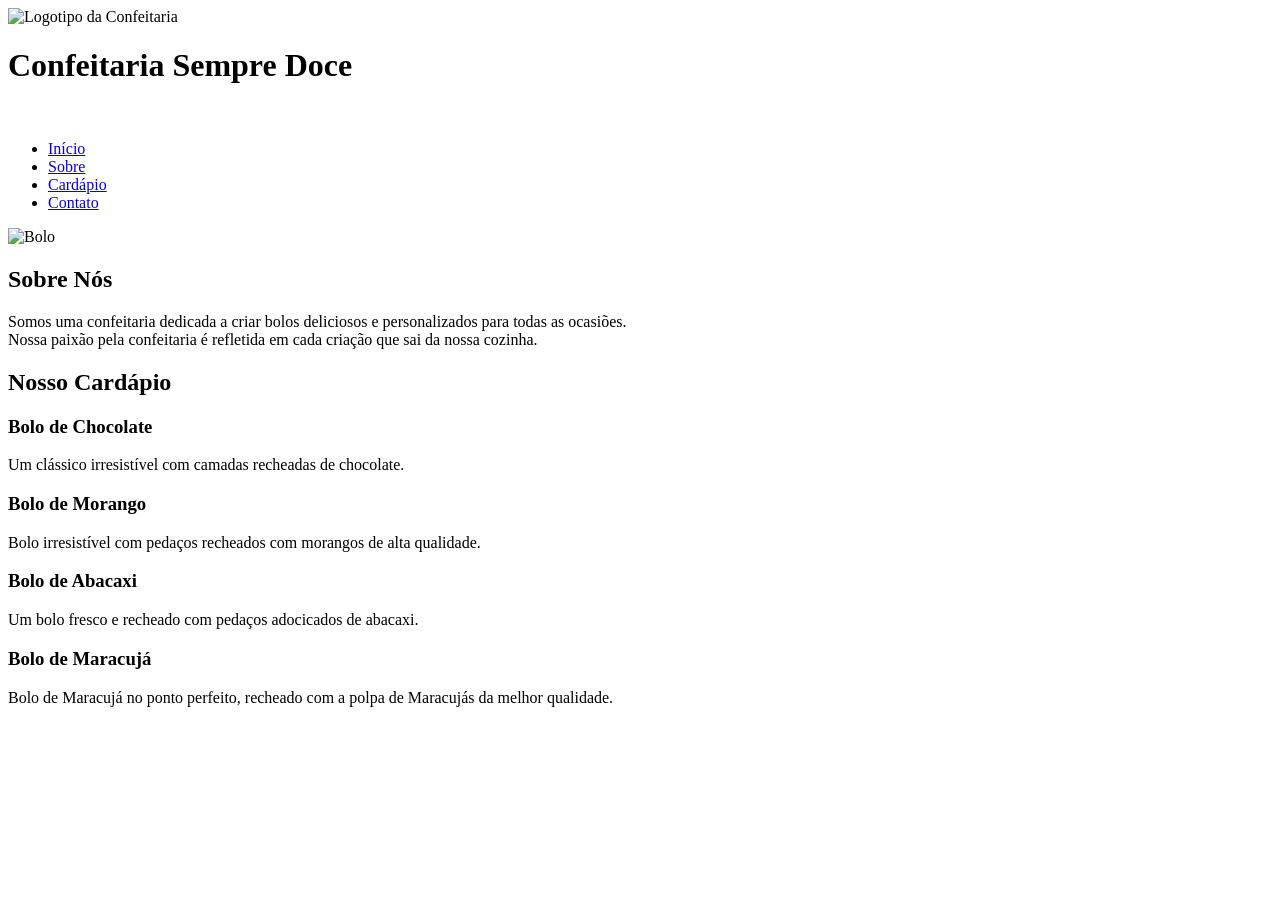
==== index.html @ ad42a711 "Add files via upload" ====
<!DOCTYPE html>
<html lang="pt-BR">

<head>
    <meta charset="UTF-8">
    <meta name="viewport" content="width=device-width, initial-scale=1.0">

    <title>Home</title>

    <link rel="stylesheet" href="css/index.css">

    <link rel="preconnect" href="https://fonts.googleapis.com">
    <link rel="preconnect" href="https://fonts.gstatic.com" crossorigin>

    <link href="https://fonts.googleapis.com/css2?family=Manrope:wght@200..800&display=swap" rel="stylesheet">
</head>

<body>

    <header>

        <div class="div-logo">
            <img class="logotipo" src="img/logo.png" alt="Logotipo da Confeitaria">
        </div>

        <div class="div-menu">

            <h1>
                Confeitaria Sempre Doce
            </h1>

            <br/>

            <nav>
                <ul>

                    <li>
                        <a href="index.html">Início</a>
                    </li>

                    <li>
                        <a href="pages/sobre.html">Sobre</a>
                    </li>

                    <li>
                        <a href="pages/cardapio.html">Cardápio</a>
                    </li>

                    <li>
                        <a href="pages/contato.html">Contato</a>
                    </li>

                </ul>
            </nav>

        </div>

    </header>

    <img id="img" class="img-bolo" src="img/bolo1.png" alt="Bolo">

    <section class="sobre">

        <h2>Sobre Nós</h2>

        <p>
            Somos uma confeitaria dedicada a
            criar bolos deliciosos e personalizados
            para todas as ocasiões.<br/>

            Nossa paixão pela confeitaria é refletida
            em cada criação que sai da nossa
            cozinha.
        </p>

    </section>

    <h2>Nosso Cardápio</h2>

    <div class="menu-cardapio-itens">

        <div class="menu-cardapio-item">

            <h3>Bolo de Chocolate</h3>

            <p>
                Um clássico irresistível com camadas recheadas de chocolate.
            </p>

        </div>

        <div class="menu-cardapio-item">

            <h3>Bolo de Morango</h3>

            <p>
                Bolo irresistível com pedaços recheados com morangos de alta qualidade.
            </p>

        </div>

        <div class="menu-cardapio-item">

            <h3>Bolo de Abacaxi</h3>

            <p>
                Um bolo fresco e recheado com pedaços adocicados de abacaxi.
            </p>

        </div>

        <div class="menu-cardapio-item">

            <h3>Bolo de Maracujá</h3>

            <p>
                Bolo de Maracujá no ponto perfeito, recheado com a polpa de Maracujás da melhor qualidade.
            </p>

        </div>

    </div>

    <script src="JS/index.js"></script>

</body>

</html>
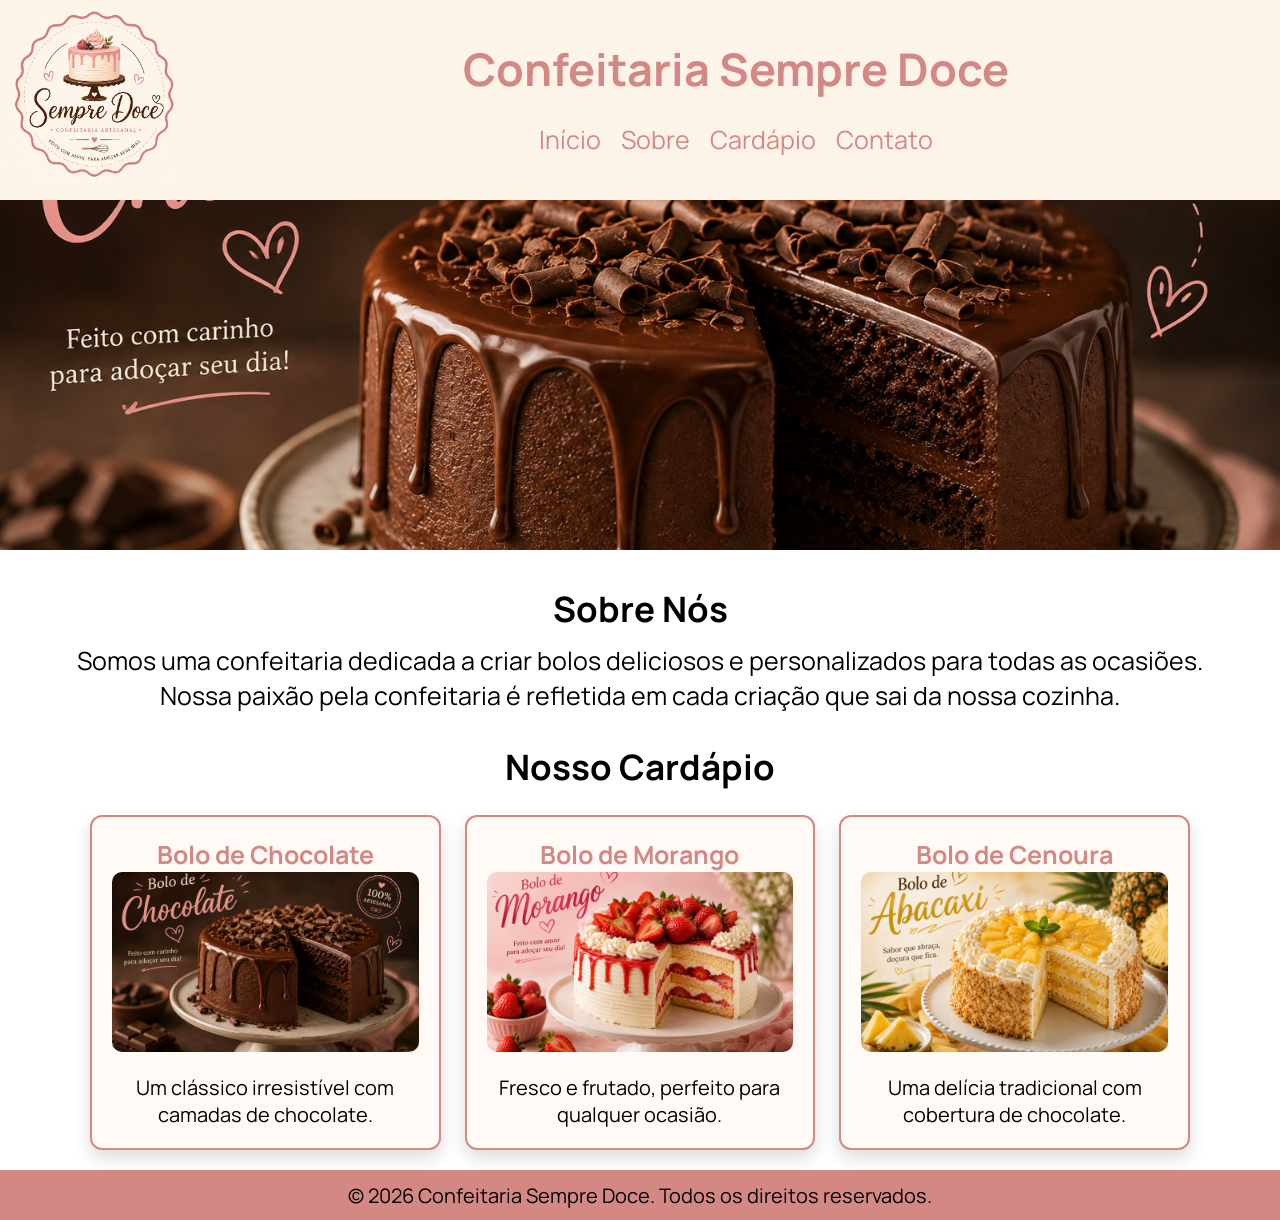
==== commit 1167f420: "'update'" ====
--- a/index.html
+++ b/index.html
@@ -1,30 +1,22 @@
 <!DOCTYPE html>
 <html lang="pt-BR">
-
 <head>
     <meta charset="UTF-8">
     <meta name="viewport" content="width=device-width, initial-scale=1.0">
-
     <title>Home</title>
-
     <link rel="stylesheet" href="css/index.css">
 
     <link rel="preconnect" href="https://fonts.googleapis.com">
     <link rel="preconnect" href="https://fonts.gstatic.com" crossorigin>
-
     <link href="https://fonts.googleapis.com/css2?family=Manrope:wght@200..800&display=swap" rel="stylesheet">
 </head>
-
 <body>
-
     <header>
-
         <div class="div-logo">
             <img class="logotipo" src="img/logo.png" alt="Logotipo da Confeitaria">
         </div>
 
         <div class="div-menu">
-
             <h1>
                 Confeitaria Sempre Doce
             </h1>
@@ -33,96 +25,77 @@
 
             <nav>
                 <ul>
-
                     <li>
                         <a href="index.html">Início</a>
                     </li>
-
                     <li>
                         <a href="pages/sobre.html">Sobre</a>
                     </li>
-
                     <li>
                         <a href="pages/cardapio.html">Cardápio</a>
                     </li>
-
                     <li>
                         <a href="pages/contato.html">Contato</a>
                     </li>
-
                 </ul>
             </nav>
+                </div>
+        </header>
 
-        </div>
-
-    </header>
-
-    <img id="img" class="img-bolo" src="img/bolo1.png" alt="Bolo">
+    <img id="img" class="img-bolo" src="img/bolo1.png" alt="">
 
     <section class="sobre">
-
         <h2>Sobre Nós</h2>
-
         <p>
             Somos uma confeitaria dedicada a
             criar bolos deliciosos e personalizados
             para todas as ocasiões.<br/>
-
             Nossa paixão pela confeitaria é refletida
             em cada criação que sai da nossa
             cozinha.
         </p>
-
     </section>
 
-    <h2>Nosso Cardápio</h2>
+    <section class="sobre">
+        <h2>Nosso Cardápio</h2>
+        
+        <div class="menu-cardapio-itens">
 
-    <div class="menu-cardapio-itens">
+            <div class="menu-cardapio-item">
+                <h3>Bolo de Chocolate</h3>
+                <img class="img-cardapio" src="img/bolo1.png" alt="Bolo de Chocolate">
+                <p>
+                    Um clássico irresistível
+                    com camadas de chocolate.
+                </p>
+            </div>
 
-        <div class="menu-cardapio-item">
+            <div class="menu-cardapio-item">
+                <h3>Bolo de Morango</h3>
+                <img class="img-cardapio" src="img/bolo2.png" alt="Bolo de Morango">
+                <p>
+                    Fresco e frutado, perfeito
+                    para qualquer ocasião.
+                </p>
+            </div>
 
-            <h3>Bolo de Chocolate</h3>
-
-            <p>
-                Um clássico irresistível com camadas recheadas de chocolate.
-            </p>
+            <div class="menu-cardapio-item">
+                <h3>Bolo de Cenoura</h3>
+                <img class="img-cardapio" src="img/bolo3.png" alt="Bolo de Cenoura">
+                <p>
+                    Uma delícia tradicional com
+                    cobertura de chocolate.
+                </p>
+            </div>
 
         </div>
+    </section>
 
-        <div class="menu-cardapio-item">
-
-            <h3>Bolo de Morango</h3>
-
-            <p>
-                Bolo irresistível com pedaços recheados com morangos de alta qualidade.
-            </p>
-
-        </div>
-
-        <div class="menu-cardapio-item">
-
-            <h3>Bolo de Abacaxi</h3>
-
-            <p>
-                Um bolo fresco e recheado com pedaços adocicados de abacaxi.
-            </p>
-
-        </div>
-
-        <div class="menu-cardapio-item">
-
-            <h3>Bolo de Maracujá</h3>
-
-            <p>
-                Bolo de Maracujá no ponto perfeito, recheado com a polpa de Maracujás da melhor qualidade.
-            </p>
-
-        </div>
-
-    </div>
-
-    <script src="JS/index.js"></script>
+    <footer>
+        &copy; 2026 Confeitaria Sempre Doce. 
+        Todos os direitos reservados.
+    </footer>
 
 </body>
-
+<script src="js/index.js"></script>
 </html>
--- a/css/index.css
+++ b/css/index.css
@@ -0,0 +1,129 @@
+* {
+    margin: 0;
+    padding: 0;
+    box-sizing: border-box;
+    font-family: "Manrope", sans-serif;
+}
+
+header {
+    height: 200px;
+    display: flex;
+    background-color: #FDF4E9;
+}
+
+.div-logo {
+    width: 15%;
+    height: 194px;
+}
+
+.div-menu {
+    width: 85%;
+    height: 194px;
+    display: flex;
+    flex-direction: column;
+    align-items: center;
+    justify-content: center;
+}
+
+.logotipo {
+    height: 190px;
+}
+
+ul {
+    display: flex;
+    gap: 20px;
+    justify-content: center;
+    list-style-type: none;
+}
+
+h1 {
+    color: #D48884;
+    font-size: 45px;
+}
+
+a {
+    text-decoration: none;
+    color: #D48884;
+    font-size: 25px;
+}
+
+a:hover {
+    cursor: pointer;
+    text-decoration: underline;
+}
+
+.img-bolo {
+    width: 100%;
+    height: 350px;
+    object-fit: cover;
+}
+
+.sobre {
+    text-align: center;
+    margin-top: 10px;
+}
+
+h2 {
+    font-size: 35px;
+    margin-top: 30px;
+}
+
+p {
+    font-size: 25px;
+    margin-top: 10px;
+}
+
+.menu-cardapio-itens {
+    width: min(1100px, calc(100% - 32px));
+    margin: 24px auto 0;
+    display: grid;
+    grid-template-columns: repeat(3, minmax(0, 1fr));
+    gap: 24px;
+    align-items: stretch;
+}
+
+.menu-cardapio-item {
+    border: 2px solid #D48884;
+    border-radius: 12px;
+    box-shadow: 0 8px 18px rgba(0, 0, 0, 0.14);
+    padding: 20px;
+    background-color: #fffaf5;
+    display: flex;
+    flex-direction: column;
+    min-width: 0;
+}
+
+h3 {
+    font-size: 25px;
+    color: #D48884;
+    font-weight: bold;
+}
+
+.menu-cardapio-item .img-cardapio {
+    width: 100%;
+    height: 180px;
+    margin: 0 0 12px;
+    border-radius: 10px;
+    object-fit: cover;
+}
+
+.menu-cardapio-item p {
+    font-size: 20px;
+}
+
+@media (max-width: 760px) {
+    .menu-cardapio-itens {
+        grid-template-columns: 1fr;
+        max-width: 440px;
+    }
+}
+
+footer {
+    background-color: #D48884;
+    height: 50px;
+    margin-top: 20px;
+    font-size: 20px;
+    display: flex;
+    justify-content: center;
+    align-items: center;
+}
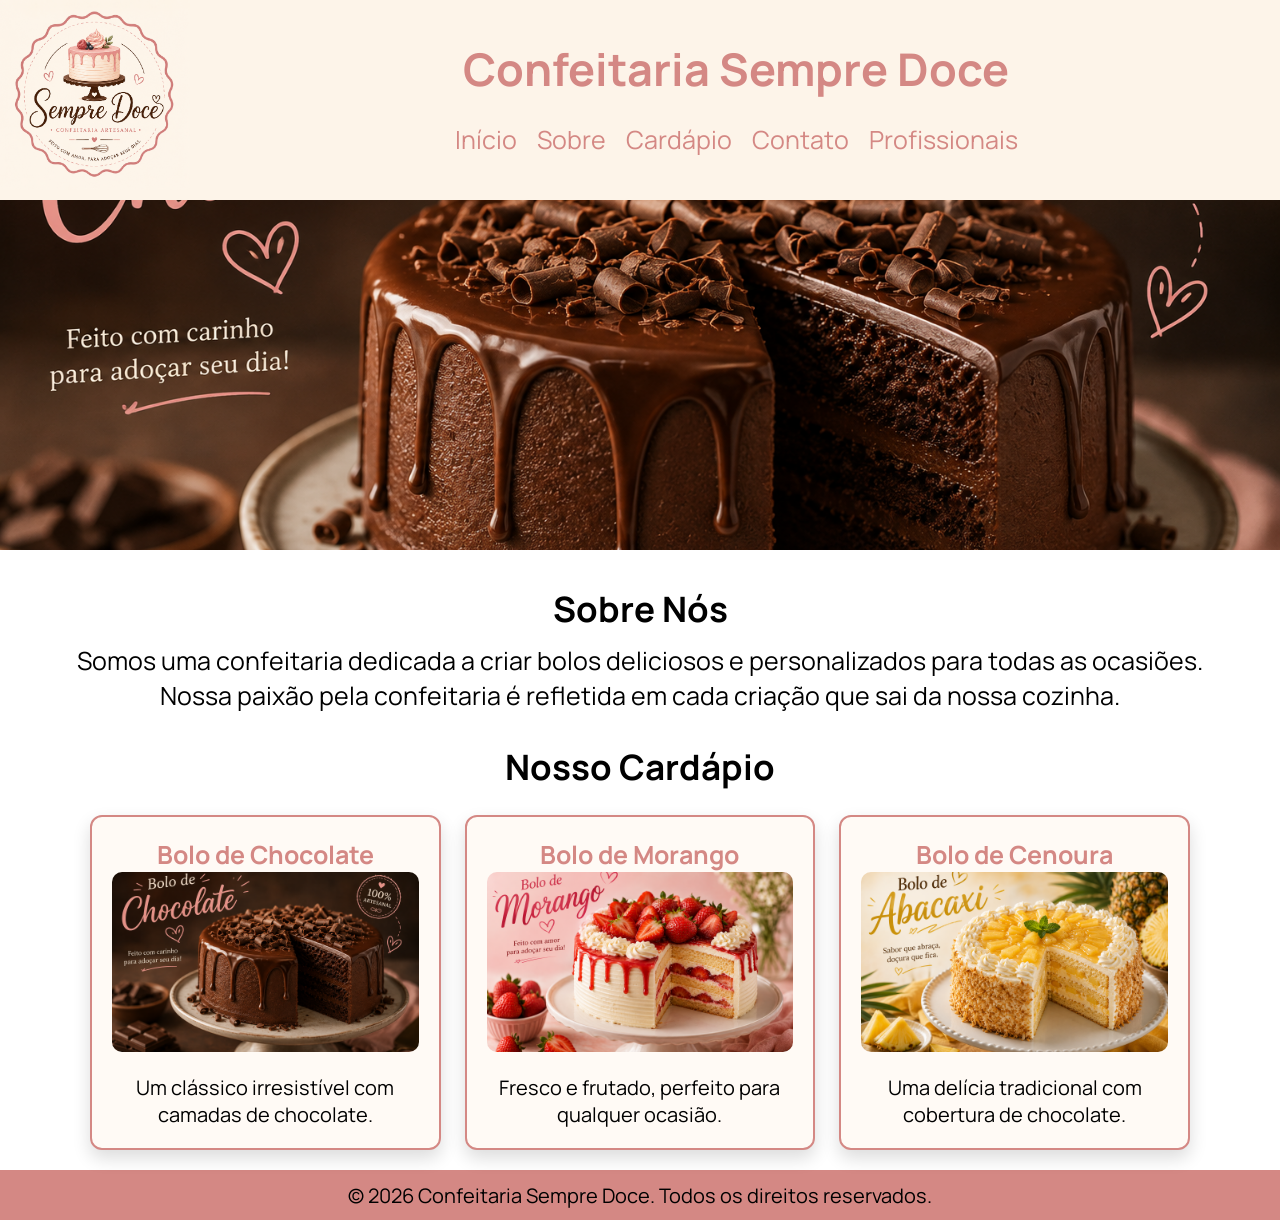
==== commit d6a155f8: "adcionando coisas" ====
--- a/index.html
+++ b/index.html
@@ -36,6 +36,9 @@
                     </li>
                     <li>
                         <a href="pages/contato.html">Contato</a>
+                    </li>
+                       <li>
+                        <a href="pages/profissionais.html">Profissionais</a>
                     </li>
                 </ul>
             </nav>
